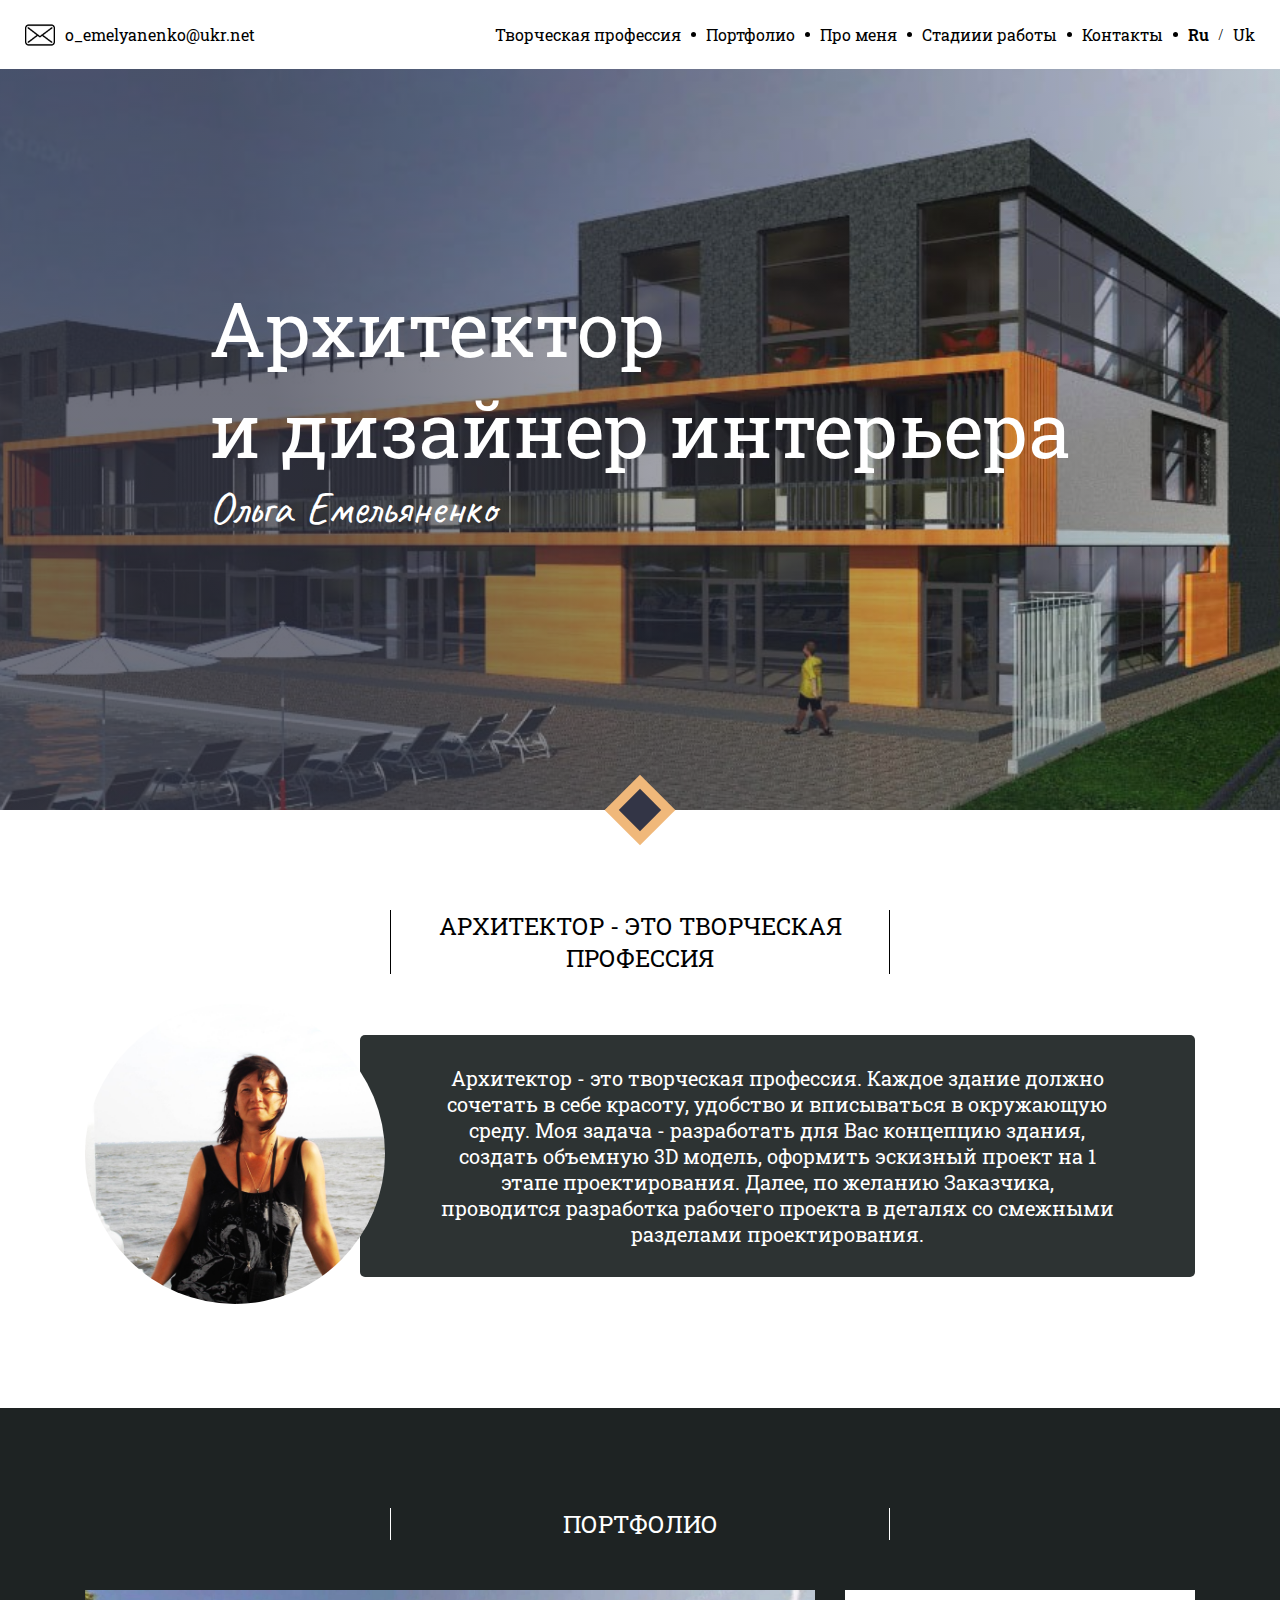
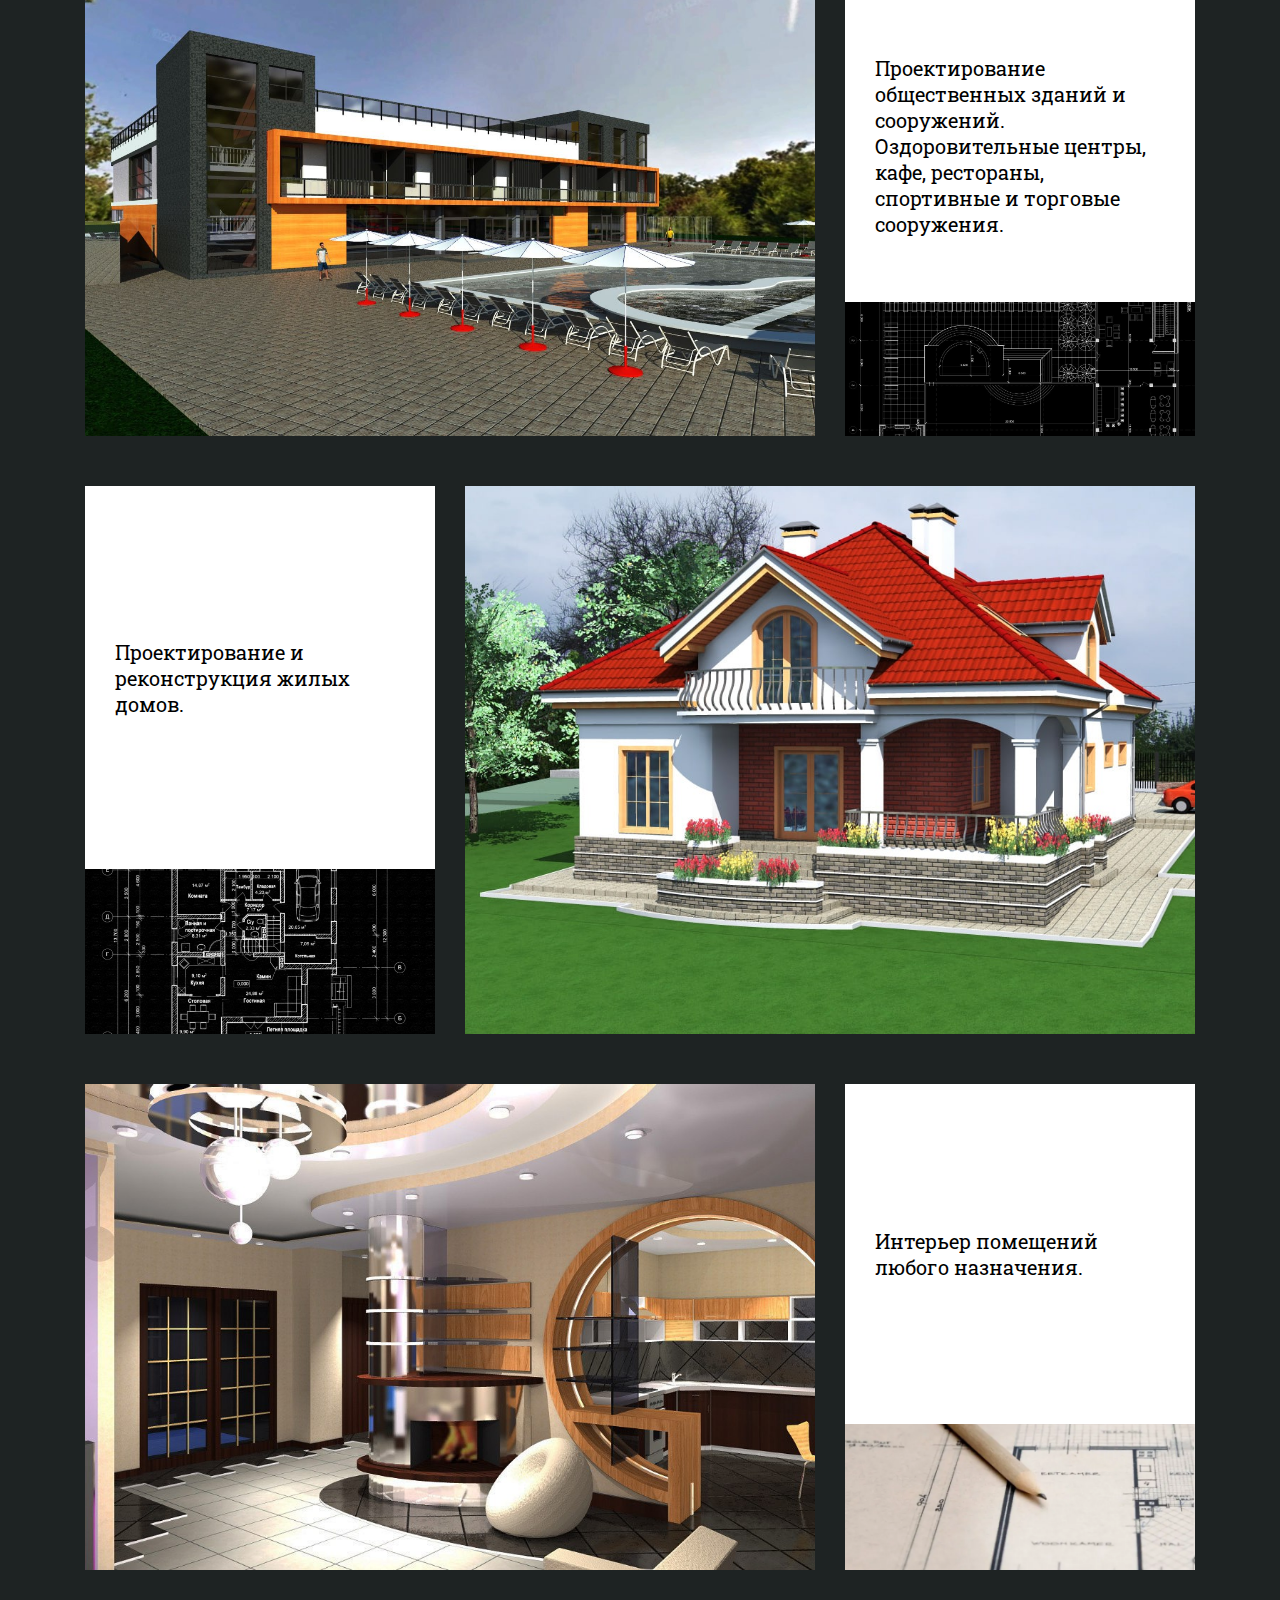
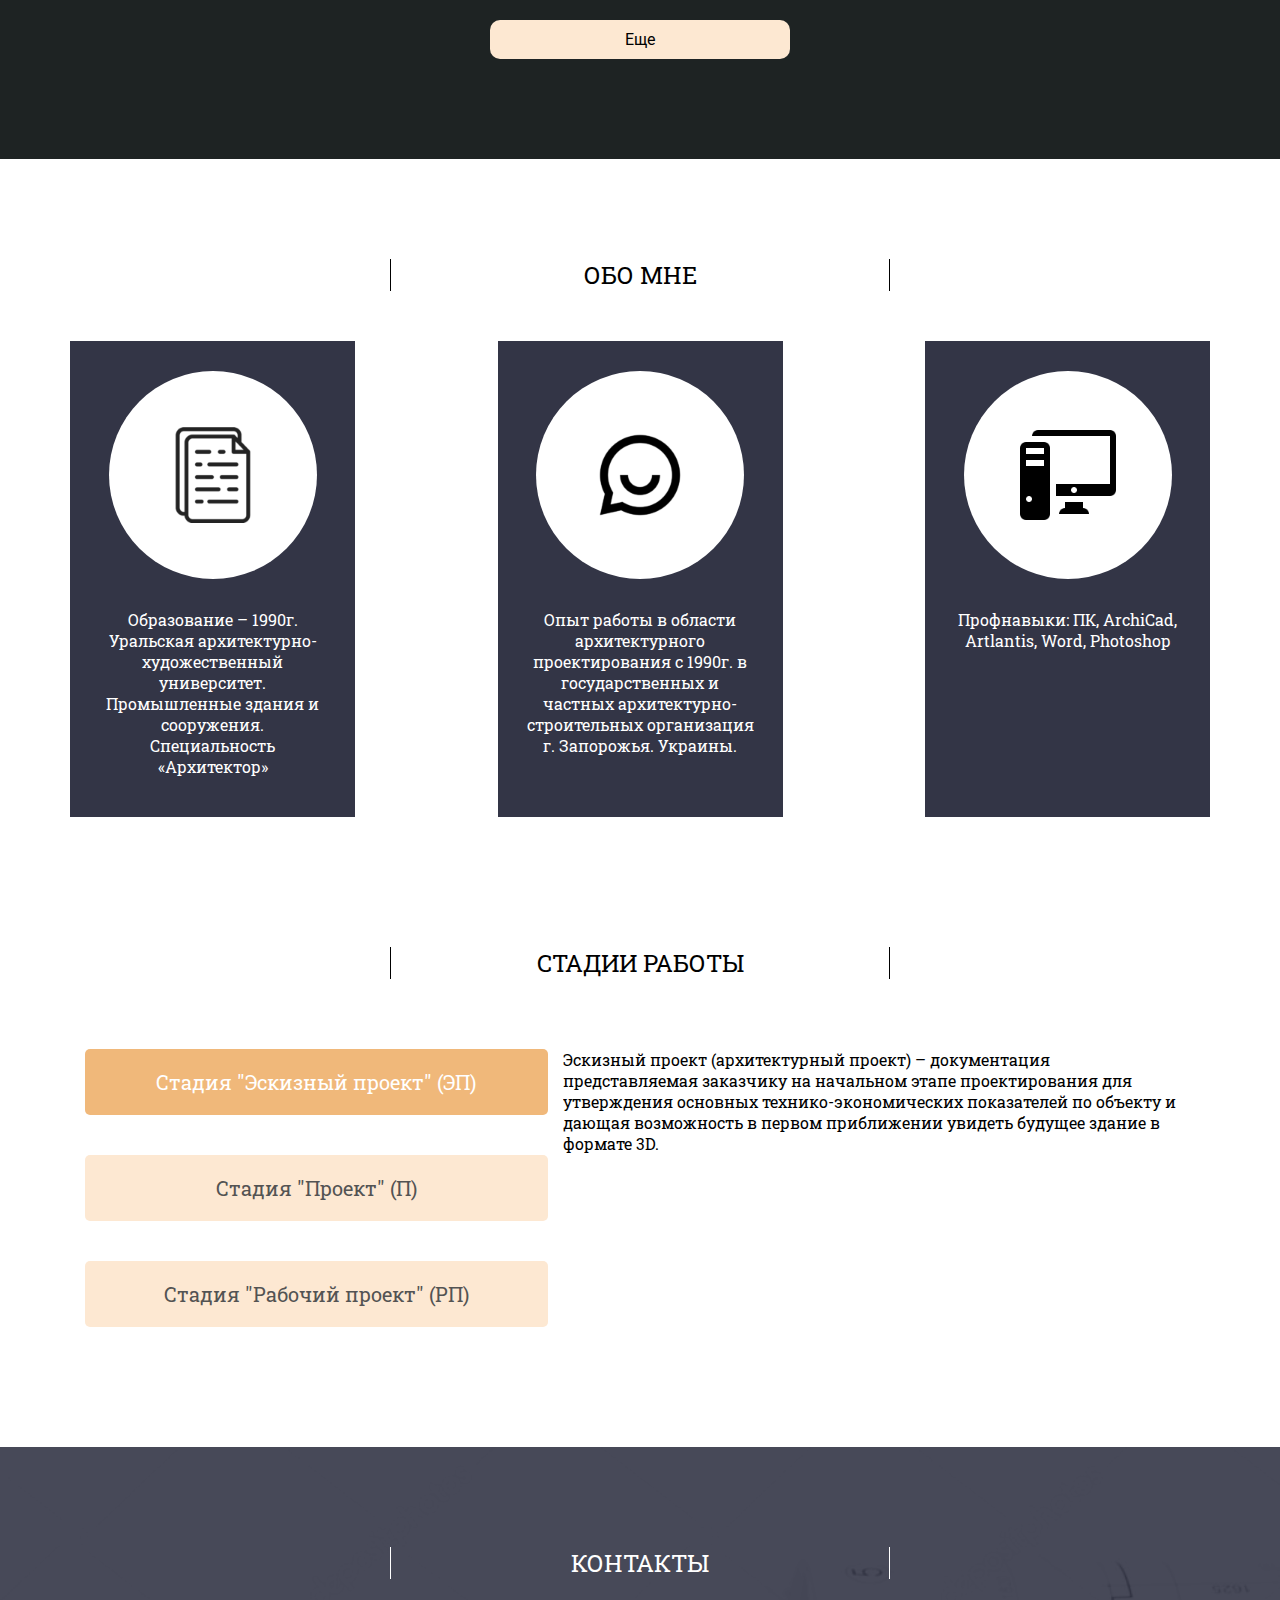
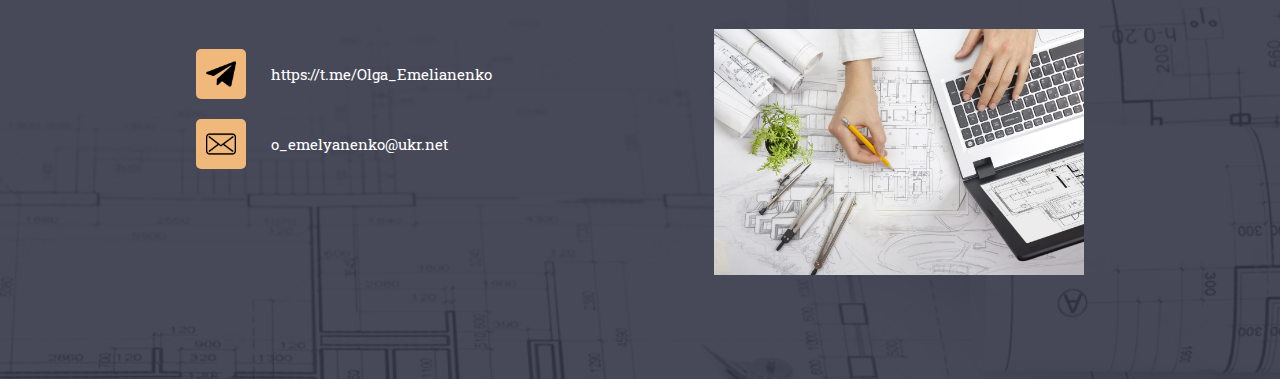
==== indexRu.html @ 4d0f9e37 "final" ====
<!DOCTYPE html>
<html lang="en">
  <head>
    <meta charset="UTF-8" />
    <meta http-equiv="X-UA-Compatible" content="IE=edge" />
    <meta
      name="viewport"
      content="width=device-width, initial-scale=1.0, maximum-scale=1.0, user-scalable=0"
    />
    <meta name="viewport" content="width=device-width, initial-scale=1.0" />
    <title>Architect</title>
    <link rel="shortcut icon" href="img/logo head.png" />
    <link rel="stylesheet" href="style/style.css" />
    <link rel="stylesheet" href="style/bootstrap-grid.min.css" />
    <link rel="preconnect" href="https://fonts.googleapis.com" />
    <link rel="preconnect" href="https://fonts.gstatic.com" crossorigin />
    <link
      href="https://fonts.googleapis.com/css2?family=Caveat&display=swap"
      rel="stylesheet"
    />
    <link rel="preconnect" href="https://fonts.googleapis.com" />
    <link rel="preconnect" href="https://fonts.gstatic.com" crossorigin />
    <link
      href="https://fonts.googleapis.com/css2?family=Roboto&display=swap"
      rel="stylesheet"
    />
    <link rel="preconnect" href="https://fonts.googleapis.com" />
    <link rel="preconnect" href="https://fonts.gstatic.com" crossorigin />
    <link
      href="https://fonts.googleapis.com/css2?family=Roboto+Slab&display=swap"
      rel="stylesheet"
    />
    <link rel="stylesheet" href="style/media.css" />
  </head>
  <body>
    <header>
      <div class="header-filter"></div>
      <div class="nav-list">
        <a href="#about-me">Творческая профессия</a>
        <span></span>
        <a href="#portfolio">Портфолио</a>
        <span></span>
        <a href="#skills">Про меня</a>
        <span></span>
        <a href="#exprience">Стадиии работы</a>
        <span></span>
        <a href="#contacts">Контакты</a>
        <span></span>
        <a href="index.html">Uk</a>/
        <a href="indexRu.html" class="lang__active">Ru</a>
      </div>
      <nav>
        <div class="burger-menu"><span></span><span></span><span></span></div>
        <div class="contacts">
          <div class="email-icon">
            <img src="img/email-icon.png" alt="" />
          </div>
          <p>o_emelyanenko@ukr.net</p>
        </div>
        <div class="big-menu">
          <a href="#about-me">Творческая профессия</a>
          <span></span>
          <a href="#portfolio">Портфолио</a>
          <span></span>
          <a href="#skills">Про меня</a>
          <span></span>
          <a href="#exprience">Стадиии работы</a>
          <span></span>
          <a href="#contacts">Контакты</a>
          <span></span>
          <a href="indexRu.html" class="lang__active">Ru</a>/
          <a href="index.html">Uk</a>
        </div>
      </nav>
      <div class="header__content col-md-10">
        <div class="header__text">
          <h1>Архитектор <br />и дизайнер интерьера</h1>
          <p>Ольга Емельяненко</p>
        </div>
      </div>
      <div class="decor">
        <div class="decor__item"></div>
      </div>
    </header>

    <section class="section1" id="about-me">
      <div class="section-header">
        <h2>Архитектор - это творческая профессия</h2>
      </div>
      <div class="container">
        <div class="section1__content">
          <div class="section1__img">
            <img src="img/портрет-1.jpg" alt="" />
          </div>
          <div class="section1__text">
            <p>
              Архитектор - это творческая профессия.
Каждое здание должно сочетать в себе красоту, удобство и вписываться в окружающую среду. Моя задача - разработать для Вас концепцию здания, создать объемную 3D модель, оформить эскизный проект на 1 этапе проектирования. Далее, по желанию Заказчика, проводится разработка рабочего проекта в деталях со смежными разделами проектирования.
            </p>
          </div>
        </div>
      </div>
    </section>
    <section class="section2" id="portfolio">
      <div class="section-header">
        <h2>портфолио</h2>
      </div>
      <div class="container">
        <div class="row">
          <div class="main-img col-sm-12 col-lg-8">
            <img src="img/header-img-2.jpg" alt="" />
          </div>
          <div class="col-sm-12 col-lg-4">
            <div class="text col-sm-12">
              <p>
                Проектирование общественных зданий и сооружений. Оздоровительные
                центры, кафе, рестораны, спортивные и торговые сооружения.
              </p>
            </div>
            <div class="drawing">
              <img src="img/чертеж1.jpg" alt="" />
            </div>
          </div>
        </div>
        <div class="row to-right">
          <div class="coment col-sm-12 col-lg-4">
            <div class="text col-sm-12">
              <p>Проектирование и реконструкция жилых домов.</p>
            </div>
            <div class="drawing">
              <img src="img/drawing-2.jpg" alt="" />
            </div>
          </div>
          <div class="main-img col-sm-12 col-lg-8">
            <img src="img/home2.jpg" alt="" />
          </div>
        </div>
        <div class="row">
          <div class="main-img col-sm-12 col-lg-8">
            <img src="img/inter.jpg" alt="" />
          </div>
          <div class="col-sm-12 col-lg-4">
            <div class="text col-sm-12">
              <p>Интерьер помещений любого назначения.</p>
            </div>
            <div class="drawing">
              <img src="img/drawing-1.png" alt="" />
            </div>
          </div>
        </div>
        <div class="text-center">
          <button class="section2__btn">Еще</button>
        </div>

        <div class="more-container">
          <div class="arrow"></div>

          <div class="row">
            <div class="more-images">
              <img src="img/тц.jpg" alt="" />
              <img src="img/дом-5.jpg" alt="" />
              <img src="img/дом-6.jpg" alt="" />
            </div>
          </div>
          <div class="row">
            <div class="more-images">
              <img src="img/отель.jpg" alt="" />
              <img src="img/атб.jpg" alt="" />
              <img src="img/церковь.jpg" alt="" />
            </div>
          </div>
        </div>
      </div>
    </section>
    <section class="section3" id="skills">
      <div class="section__head">
        <h2>обо мне</h2>
      </div>
      <div class="container">
        <div class="row justify-content-between">
          <div class="card col-lg-3">
            <div class="card-img">
              <img src="img/document.png" alt="" />
            </div>
            <div class="card-text">
              <p>
                Образование – 1990г. Уральская архитектурно-художественный
                университет. Промышленные здания и сооружения. Специальность
                «Архитектор»
              </p>
            </div>
          </div>
          <div class="card col-lg-3">
            <div class="card-img">
              <img src="img/smile.png" alt="" />
            </div>
            <div class="card-text">
              <p>
                Опыт работы в области архитектурного проектирования с 1990г. в
                государственных и частных архитектурно-строительных организация
                г. Запорожья. Украины.
              </p>
            </div>
          </div>
          <div class="card col-lg-3">
            <div class="card-img">
              <img src="img/PC.png" alt="" />
            </div>
            <div class="card-text">
              <p>Профнавыки: ПК, ArchiCad, Artlantis, Word, Photoshop</p>
            </div>
          </div>
        </div>
      </div>
    </section>
    <section class="section4" id="exprience">
      <div class="section__head">
        <h2>Стадии работы</h2>
      </div>
      <div class="container">
        <div class="section4__content justify-content-center">
          <div class="buttons-wrapper">
            <button class="section4__btn section4__btn_active">
              Стадия "Эскизный проект" (ЭП)
            </button>
            <button class="section4__btn">Стадия "Проект" (П)</button>
            <button class="section4__btn">Стадия "Рабочий проект" (РП)</button>
          </div>
          <div class="text-wrapper col-lg-7">
            <div class="section4__text section4__text_active">
              <p>
                Эскизный проект (архитектурный проект) – документация
                представляемая заказчику на начальном этапе проектирования для
                утверждения основных технико-экономических показателей по
                объекту и дающая возможность в первом приближении увидеть
                будущее здание в формате 3D.
              </p>
            </div>
            <div class="section4__text">
              <p>
                После сбора необходимой информации и выполнения предпроектных
                работ или на основании разработанного и утвержденного эскизного
                проекта, начинается проектирование объекта стади "П", которая
                представляет собой основной утверждаемый этап проектирования
                объектов реконструкции и строительства, на основании которого
                получают разрешения на строительство и подсчитывают уточнённую
                смету на проведение работ.
              </p>
            </div>
            <div class="section4__text">
              <p>
                Рабочий проект представляет собой комплект документации на
                проектирование здания, необходимий для выполнения монтажных и
                строительных работ. На этой стадии уточняются и детализируются
                решения, принятые на стадии "Эскизный Проект"), по всем разделам
                составляются рабочие чертежи, локальные сметы, готовятся
                спецификации материалов и оборудования, детально разрабатываются
                узлы и прочая документация, необходимая подрядчику для
                производства строительно-монтажных работ, а так же при проверке
                работ Техническим надзором и при необходимости другими
                заинтересованными лицами. Состав рабочей документации на новое
                строительство или реконструкцию зданий и сооружений определяется
                соответствующими государственными стандартами и уточняется
                заказчиком и проектировщиком в договоре на проектирование.
              </p>
            </div>
          </div>
        </div>
      </div>
    </section>
    <footer id="contacts">
      <div class="container">
        <div class="section__head">
          <h2>контакты</h2>
        </div>
        <div class="footer__info">
          <div>
            <div class="contact">
              <div class="footer-icon">
                <img src="img/telegram-icon.png" alt="" />
              </div>
              <a href="https://t.me/Olga_Emelianenko"
                >https://t.me/Olga_Emelianenko</a
              >
            </div>
            <div class="contact">
              <div class="footer-icon">
                <img src="img/email-icon.png" alt="" />
              </div>
              <a href="#">o_emelyanenko@ukr.net </a>
            </div>
          </div>

          <div class="footer-img col-md-4">
            <img src="img/footer-img2.png" alt="" />
          </div>
        </div>
      </div>

      <div class="footer-filter"></div>
    </footer>

    <script src="script/script.js"></script>
  </body>
</html>
---- style/style.css ----
@import url(null.css);
a, h1, h2, h3 {
  font-family: "Roboto Slab";
  font-weight: 400;
}

p {
  font-family: "Roboto Slab";
}

html {
  scroll-behavior: smooth;
}

.email-icon {
  width: 30px;
  height: 30px;
  display: inline;
  margin: 0 10px;
}

.email-icon img {
  width: 30px;
  height: 30px;
}

nav {
  display: -webkit-box;
  display: -ms-flexbox;
  display: flex;
  -webkit-box-pack: end;
      -ms-flex-pack: end;
          justify-content: flex-end;
  position: relative;
  padding: 12px 15px;
  background: #fff;
  z-index: 3;
}

nav .contacts {
  display: none;
}

@media (min-width: 920px) {
  nav .contacts {
    display: -webkit-box;
    display: -ms-flexbox;
    display: flex;
    -webkit-box-align: center;
        -ms-flex-align: center;
            align-items: center;
    font-size: 16px;
  }
  nav .contacts p {
    margin: 0 25px 0 0;
  }
}

nav .big-menu {
  display: none;
  font-size: 16px;
  text-align: center;
  overflow: hidden;
  -webkit-box-align: center;
      -ms-flex-align: center;
          align-items: center;
  -webkit-transition: all 0.5s;
  transition: all 0.5s;
}

nav .big-menu a {
  color: #000;
  -webkit-transition: all 0.3s;
  transition: all 0.3s;
  margin: 0 10px;
}

nav .big-menu a:hover {
  color: #F0B87A;
}

nav .big-menu span {
  width: 5px;
  height: 5px;
  background-color: #000;
  border-radius: 50%;
  margin: 20px auto;
}

nav .burger-menu {
  display: -webkit-box;
  display: -ms-flexbox;
  display: flex;
  -webkit-box-orient: vertical;
  -webkit-box-direction: normal;
      -ms-flex-direction: column;
          flex-direction: column;
  width: 30px;
  height: 20px;
  -webkit-box-pack: center;
      -ms-flex-pack: center;
          justify-content: center;
  position: relative;
  overflow: hidden;
  cursor: pointer;
}

nav .burger-menu span {
  height: 1px;
  width: 100%;
  background-color: #000;
  position: absolute;
  background-color: #000;
  -webkit-transition: all 0.5s;
  transition: all 0.5s;
}

nav .burger-menu span:nth-child(2) {
  top: 0px;
}

nav .burger-menu span:nth-child(3) {
  bottom: 0px;
}

@media (min-width: 750px) {
  nav .burger-menu {
    display: none;
  }
  nav .big-menu {
    display: -webkit-box;
    display: -ms-flexbox;
    display: flex;
  }
}

@media (min-width: 920px) {
  nav {
    -webkit-box-pack: justify;
        -ms-flex-pack: justify;
            justify-content: space-between;
  }
}

.nav-list {
  position: absolute;
  right: 0;
  top: 40px;
  display: -webkit-box;
  display: -ms-flexbox;
  display: flex;
  -webkit-box-orient: vertical;
  -webkit-box-direction: normal;
      -ms-flex-direction: column;
          flex-direction: column;
  font-size: 24px;
  -webkit-box-pack: center;
      -ms-flex-pack: center;
          justify-content: center;
  text-align: center;
  overflow: hidden;
  /*padding: 10px;*/
  border-radius: 5px;
  height: 500px;
  max-width: 0;
  padding: 0;
  background-color: #fff;
  -webkit-transition: all 0.5s;
  transition: all 0.5s;
}

.nav-list a {
  color: #000;
  -webkit-transition: all 0.3s;
  transition: all 0.3s;
}

.nav-list a:hover {
  color: #F0B87A;
}

.nav-list span {
  width: 5px;
  height: 5px;
  background-color: #000;
  border-radius: 50%;
  margin: 20px auto;
}

.nav-list_active {
  max-width: none;
  padding: 10px;
  z-index: 50;
}

.lang__active {
  font-weight: 600;
}

header {
  background-image: url(../img/header-img-4.jpg);
  background-size: cover;
  background-position: top center;
  position: relative;
  z-index: 1;
  display: -webkit-box;
  display: -ms-flexbox;
  display: flex;
  -webkit-box-orient: vertical;
  -webkit-box-direction: normal;
      -ms-flex-direction: column;
          flex-direction: column;
  background-attachment: fixed;
  height: 90vh;
  min-height: 500px;
}

header .header-filter {
  position: absolute;
  top: 0;
  left: 0;
  width: 100%;
  height: 100%;
  opacity: 0.78;
  z-index: 2;
  background: linear-gradient(78.03deg, rgba(51, 53, 70, 0.9) 25%, rgba(51, 53, 70, 0) 100%);
}

header .header__content {
  z-index: 3;
  -webkit-box-align: center;
      -ms-flex-align: center;
          align-items: center;
  -webkit-box-pack: center;
      -ms-flex-pack: center;
          justify-content: center;
  margin: 100px auto;
}

header .header__content .header__img {
  z-index: 50;
  text-align: center;
  margin-bottom: 50px;
  -webkit-box-ordinal-group: 3;
      -ms-flex-order: 2;
          order: 2;
}

header .header__content .header__img img {
  width: 323px;
  height: 323px;
  border-radius: 50%;
  -o-object-fit: cover;
     object-fit: cover;
}

header .header__content .header__text {
  text-align: center;
  -webkit-box-ordinal-group: 2;
      -ms-flex-order: 1;
          order: 1;
}

header .header__content .header__text h1 {
  font-size: 48px;
  font-weight: 400;
  color: #fff;
}

header .header__content .header__text p {
  color: #fff;
  font-family: "Caveat";
  font-size: 36px;
}

@media (min-width: 960px) {
  header .header__content {
    display: -webkit-box;
    display: -ms-flexbox;
    display: flex;
    -webkit-box-align: center;
        -ms-flex-align: center;
            align-items: center;
    margin-top: 0;
  }
  header .header__content .header__text {
    text-align: left;
  }
  header .header__content .header__text h1 {
    font-size: 76px;
  }
  header .header__content .header__text p {
    font-size: 46px;
  }
  header .header__content .header__img {
    margin-bottom: 0;
  }
  header .header__content .header__img img {
    width: 455px;
    height: 455px;
  }
}

@media (min-width: 1140px) {
  header .header__content .header__text h1 {
    font-size: 76px;
  }
}

.decor {
  width: 50px;
  height: 50px;
  background-color: #F0B87A;
  display: -webkit-box;
  display: -ms-flexbox;
  display: flex;
  -webkit-box-pack: center;
      -ms-flex-pack: center;
          justify-content: center;
  -webkit-box-align: center;
      -ms-flex-align: center;
          align-items: center;
  z-index: 5;
  -webkit-transform: rotate(45deg);
          transform: rotate(45deg);
  margin: 0 auto;
  position: absolute;
  bottom: -25px;
  -ms-flex-item-align: center;
      align-self: center;
}

.decor .decor__item {
  width: 30px;
  height: 30px;
  background-color: #333546;
}

.section1 {
  padding: 100px 0;
}

.section1 .section-header {
  text-align: center;
  text-transform: uppercase;
  max-width: 500px;
  margin: 0 auto;
  border-right: 1px solid #000;
  border-left: 1px solid #000;
  color: #000;
  font-weight: 400;
  margin-bottom: 30px;
}

.section1 .section-header h2 {
  font-size: 24px;
}

.section1 .section1__img {
  text-align: center;
  margin-bottom: 30px;
  z-index: 3;
}

.section1 .section1__img img {
  max-width: 100%;
  border-radius: 50%;
  -o-object-fit: cover;
     object-fit: cover;
  -o-object-position: top;
     object-position: top;
}

.section1 .section1__text {
  background-color: #2d3333;
  display: -webkit-box;
  display: -ms-flexbox;
  display: flex;
  -webkit-box-pack: center;
      -ms-flex-pack: center;
          justify-content: center;
  -webkit-box-align: center;
      -ms-flex-align: center;
          align-items: center;
  text-align: center;
  padding: 30px 0;
  border-radius: 5px;
}

.section1 .section1__text p {
  font-size: 20px;
  font-family: "Roboto Slab";
  color: #fff;
  width: 81.02894%;
}

@media (min-width: 960px) {
  .section1 .section1__content {
    display: -webkit-box;
    display: -ms-flexbox;
    display: flex;
    -webkit-box-align: center;
        -ms-flex-align: center;
            align-items: center;
  }
  .section1 .section1__img {
    margin-bottom: 0;
    margin-right: -25px;
  }
  .section1 .section1__img img {
    max-width: 300px;
    height: 300px;
  }
}

.section2 {
  padding: 100px 0;
  background-color: #1e2323;
}

.section2 .section-header {
  text-align: center;
  text-transform: uppercase;
  max-width: 500px;
  margin: 0 auto;
  border-right: 1px solid #fff;
  border-left: 1px solid #fff;
  color: #fff;
  font-weight: 400;
  margin-bottom: 50px;
}

.section2 .main-img img {
  width: 100%;
  height: 100%;
  -o-object-fit: cover;
     object-fit: cover;
  margin-bottom: -4px;
}

.section2 .text {
  width: 100%;
  padding: 30px 30px;
  background-color: #fff;
  display: -webkit-box;
  display: -ms-flexbox;
  display: flex;
  -webkit-box-orient: vertical;
  -webkit-box-direction: normal;
      -ms-flex-direction: column;
          flex-direction: column;
  -webkit-box-pack: center;
      -ms-flex-pack: center;
          justify-content: center;
  text-align: left;
  font-size: 20px;
}

.section2 .drawing img {
  -o-object-fit: cover;
     object-fit: cover;
  width: 100%;
}

@media (max-width: 960px) {
  .section2 .to-right .main-img {
    -webkit-box-ordinal-group: 2;
        -ms-flex-order: 1;
            order: 1;
  }
  .section2 .to-right .coment {
    -webkit-box-ordinal-group: 3;
        -ms-flex-order: 2;
            order: 2;
  }
}

@media (min-width: 960px) {
  .section2 .text {
    height: 70%;
  }
  .section2 .drawing {
    height: 30%;
  }
  .section2 .drawing img {
    height: 100%;
    -o-object-fit: cover;
       object-fit: cover;
  }
}

.section2 .row {
  margin-bottom: 50px;
}

.section2 .text-center {
  text-align: center;
}

.section2 .arrow {
  width: 30px;
  height: 30px;
  border-right: 3px solid #fff;
  border-bottom: 3px solid #fff;
  margin: 30px auto 50px;
  -webkit-transform: rotate(45deg);
          transform: rotate(45deg);
}

.section2 .section2__btn {
  width: 75%;
  padding: 10px 0;
  border-radius: 10px;
  font-family: "Roboto", sans-serif;
  font-weight: 400;
  font-size: 16px;
  background-color: #FDE8D2;
  -webkit-transition: all 0.3s;
  transition: all 0.3s;
  width: 300px;
}

.section2 .section2__btn:hover {
  background-color: #F0B87A;
  color: #fff;
}

.section2 .more-container {
  max-height: 0;
  overflow: hidden;
  -webkit-transition: all 0.7s;
  transition: all 0.7s;
}

.section2 .more-container .row {
  -webkit-box-orient: vertical;
  -webkit-box-direction: normal;
      -ms-flex-direction: column;
          flex-direction: column;
}

.section2 .more-container .more-images img {
  width: 100%;
  -o-object-fit: cover;
     object-fit: cover;
}

@media (min-width: 960px) {
  .section2 .more-container .row {
    -webkit-box-orient: horizontal;
    -webkit-box-direction: normal;
        -ms-flex-direction: row;
            flex-direction: row;
  }
  .section2 .more-container .more-images {
    display: -webkit-box;
    display: -ms-flexbox;
    display: flex;
    width: 100%;
    -webkit-box-pack: justify;
        -ms-flex-pack: justify;
            justify-content: space-between;
  }
  .section2 .more-container .more-images img {
    width: 32%;
  }
}

.section2 .more-container_active {
  max-height: 3000px;
}

.drawing img {
  -o-object-fit: cover;
     object-fit: cover;
  max-height: 200px;
}

.section3 {
  padding: 100px 0;
}

.section3 .section__head {
  text-align: center;
  text-transform: uppercase;
  max-width: 500px;
  margin: 0 auto;
  border-right: 1px solid #000;
  border-left: 1px solid #000;
  color: #000;
  font-weight: 400;
  margin-bottom: 50px;
}

.section3 .card {
  background-color: #333546;
  padding: 30px 0;
  margin: 0 0 30px;
  display: -webkit-box;
  display: -ms-flexbox;
  display: flex;
  -webkit-box-orient: vertical;
  -webkit-box-direction: normal;
      -ms-flex-direction: column;
          flex-direction: column;
  -webkit-box-align: center;
      -ms-flex-align: center;
          align-items: center;
  border-radius: 0px;
  -webkit-transition: all 0.5s;
  transition: all 0.5s;
}

.section3 .card:hover {
  background-color: #0f1123;
}

.section3 .card .card-img {
  width: 208px;
  height: 208px;
  border-radius: 50%;
  background-color: #fff;
  margin: 0 auto 20px;
  display: -webkit-box;
  display: -ms-flexbox;
  display: flex;
  -webkit-box-pack: center;
      -ms-flex-pack: center;
          justify-content: center;
  -webkit-box-align: center;
      -ms-flex-align: center;
          align-items: center;
}

.section3 .card .card-img img {
  width: 96px;
  height: 96px;
}

.section3 .card .card-text {
  color: #fff;
  width: 80%;
  margin: 10px auto;
  text-align: center;
}

.section4 {
  padding: 0 0 100px;
}

.section4 .section__head {
  text-align: center;
  text-transform: uppercase;
  max-width: 500px;
  margin: 0 auto;
  border-right: 1px solid #000;
  border-left: 1px solid #000;
  color: #000;
  font-weight: 400;
  margin-bottom: 50px;
}

.section4 .section4__content {
  display: -webkit-box;
  display: -ms-flexbox;
  display: flex;
  -webkit-box-orient: vertical;
  -webkit-box-direction: normal;
      -ms-flex-direction: column;
          flex-direction: column;
}

.section4 .section4__content button {
  padding: 20px 10px;
  font-family: "Roboto Slab";
  font-weight: 400;
  font-size: 20px;
  border-radius: 5px;
  background-color: #FDE8D2;
  margin: 20px 0;
  color: #535353;
  -webkit-transition: all 0.3s;
  transition: all 0.3s;
  width: 100%;
}

.section4 .section4__content button:active, .section4 .section4__content button:hover {
  color: #fff;
  background-color: #F0B87A;
}

.section4 .section4__content .section4__btn_active {
  background-color: #F0B87A;
  color: #fff;
}

.section4 .section4__content .section4__text {
  margin: 0;
  overflow: hidden;
  max-height: 0;
  -webkit-transition: all 0.5s;
  transition: all 0.5s;
  width: 100%;
}

.section4 .section4__content .section4__text_active {
  max-height: none;
  margin: 20px 0;
}

@media (min-width: 960px) {
  .section4 .section4__content {
    -webkit-box-orient: horizontal;
    -webkit-box-direction: normal;
        -ms-flex-direction: row;
            flex-direction: row;
  }
  .section4 .section4__content button {
    font-size: 20px;
  }
}

footer {
  padding: 100px 0;
  background-image: url(../img/footer-img.png);
  background-size: cover;
  position: relative;
  z-index: 1;
  display: -webkit-box;
  display: -ms-flexbox;
  display: flex;
  -webkit-box-orient: vertical;
  -webkit-box-direction: normal;
      -ms-flex-direction: column;
          flex-direction: column;
}

footer .footer-filter {
  position: absolute;
  top: 0;
  left: 0;
  width: 100%;
  height: 100%;
  background-color: #333546;
  opacity: 0.9;
  z-index: 2;
}

footer .container {
  z-index: 50;
}

footer .container .section__head {
  text-align: center;
  text-transform: uppercase;
  max-width: 500px;
  margin: 0 auto;
  border-right: 1px solid #fff;
  border-left: 1px solid #fff;
  color: #fff;
  font-weight: 400;
  margin-bottom: 50px;
}

footer .container .contact {
  display: -webkit-box;
  display: -ms-flexbox;
  display: flex;
  -webkit-box-align: center;
      -ms-flex-align: center;
          align-items: center;
  margin: 20px 0;
}

footer .container .contact .footer-icon {
  width: 50px;
  height: 50px;
  border-radius: 5px;
  background-color: #F0B87A;
  margin-right: 25px;
  display: -webkit-box;
  display: -ms-flexbox;
  display: flex;
  -webkit-box-align: center;
      -ms-flex-align: center;
          align-items: center;
  -webkit-box-pack: center;
      -ms-flex-pack: center;
          justify-content: center;
}

footer .container .contact .footer-icon img {
  width: 30px;
  height: 30px;
}

footer .container .contact a {
  color: #fff;
  font-family: "Roboto Slab";
  font-size: 15px;
}

footer .container .footer-img img {
  width: 100%;
  -o-object-fit: cover;
     object-fit: cover;
}

@media (min-width: 760px) {
  footer a {
    font-size: 20px;
  }
  footer .footer__info {
    display: -webkit-box;
    display: -ms-flexbox;
    display: flex;
    -ms-flex-pack: distribute;
        justify-content: space-around;
  }
  footer .footer-img {
    padding: 0;
  }
}
/*# sourceMappingURL=style.css.map */
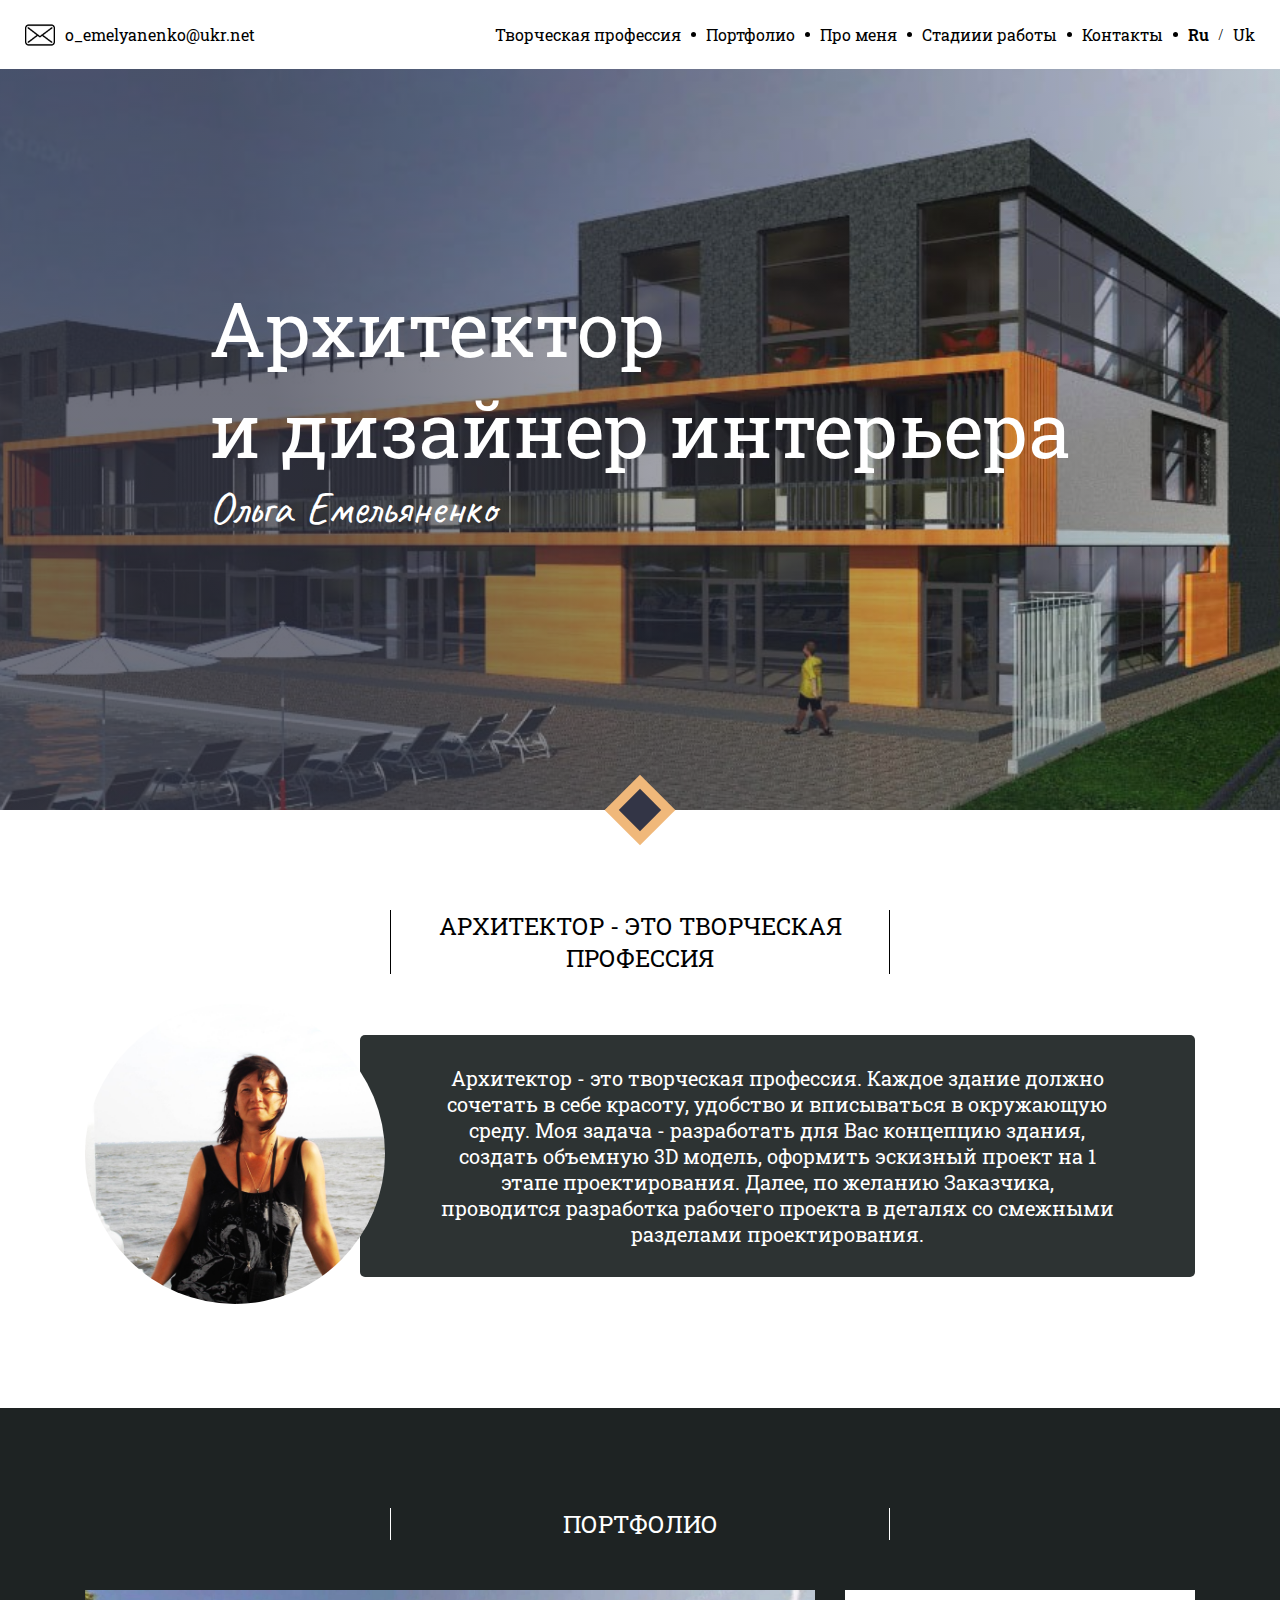
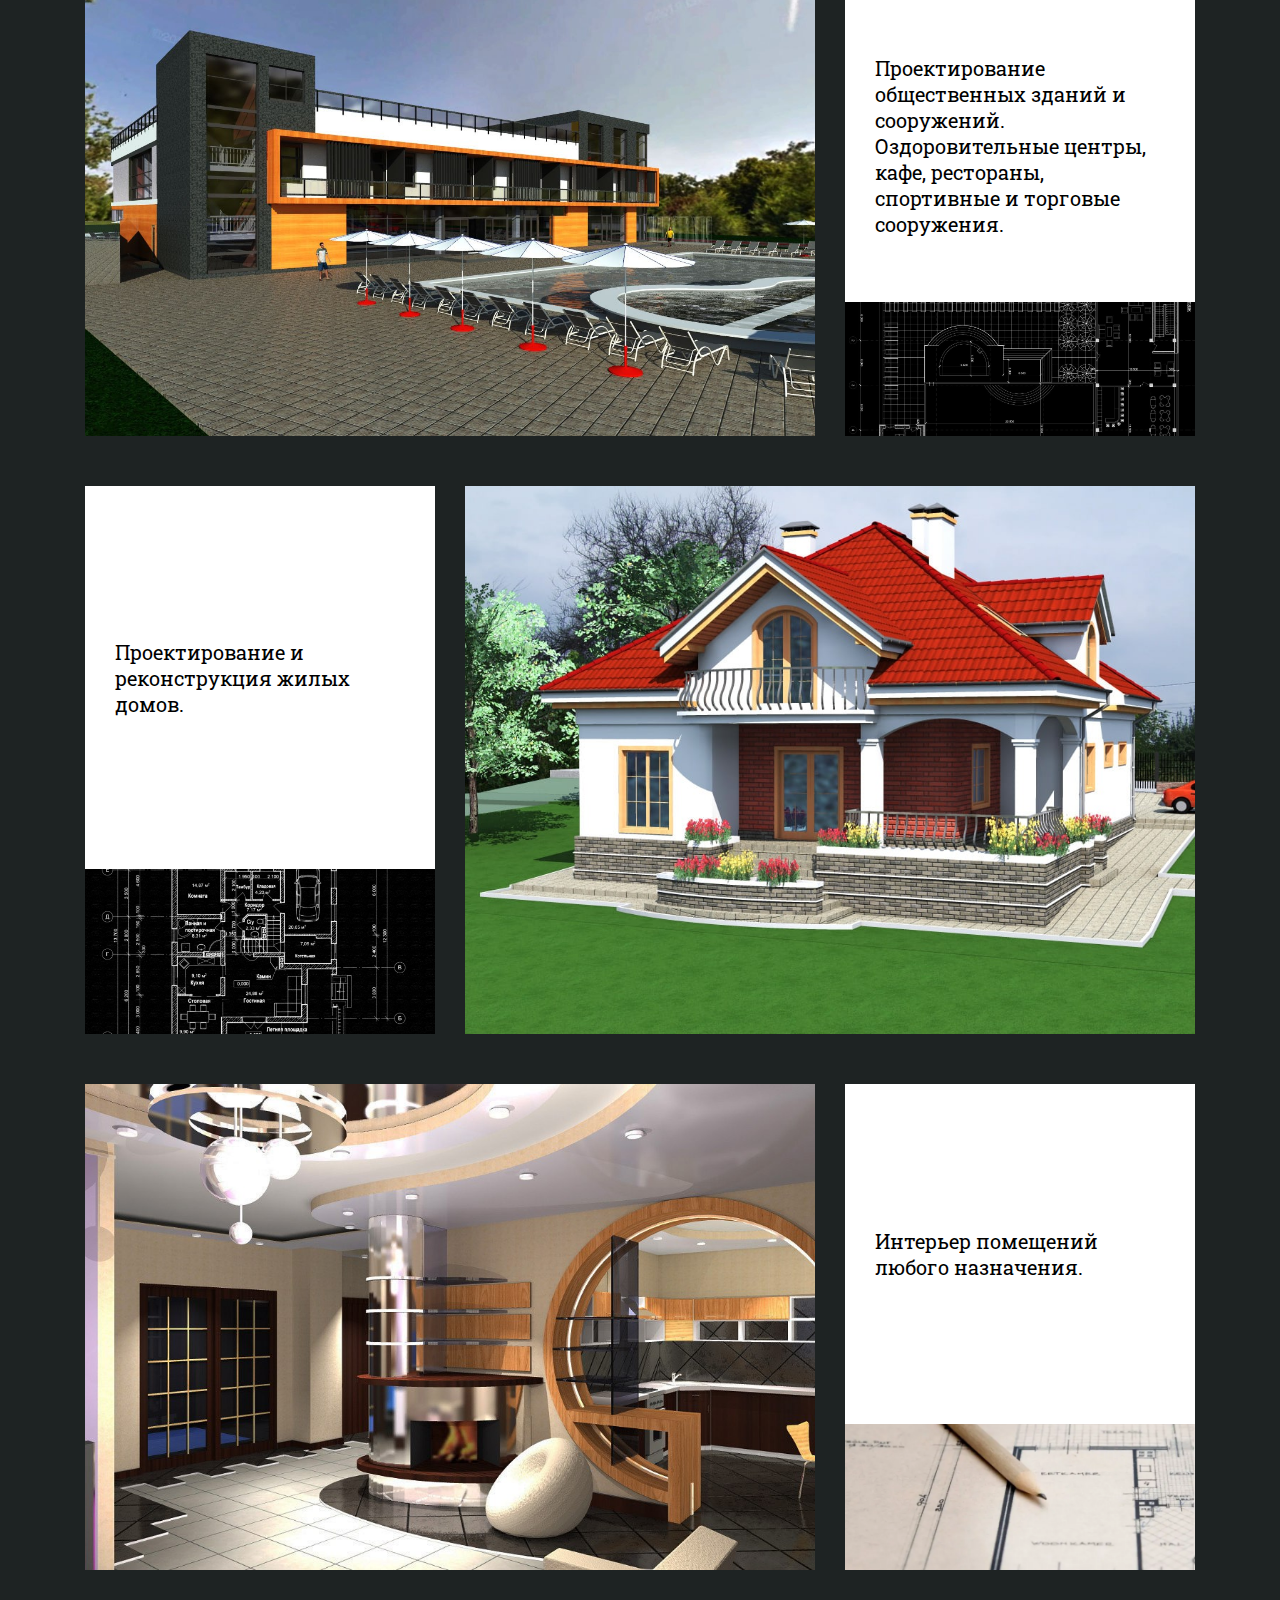
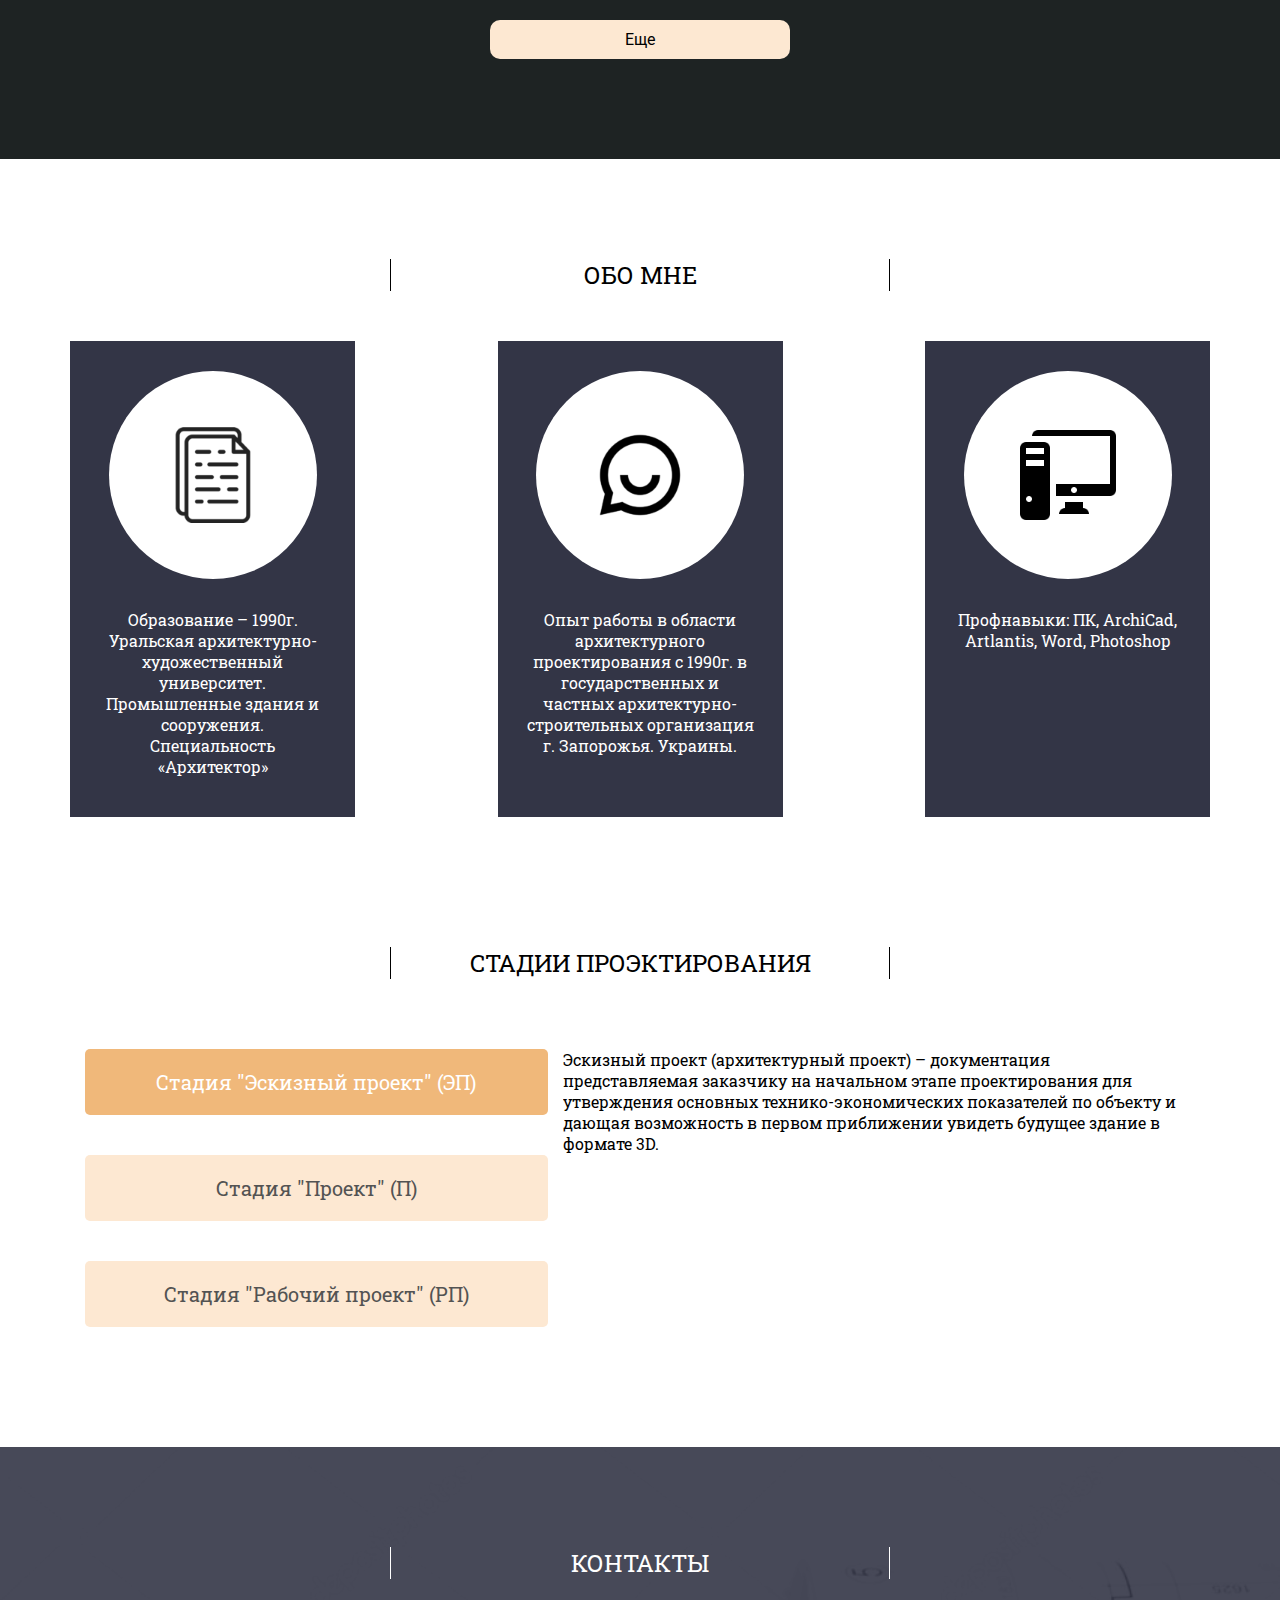
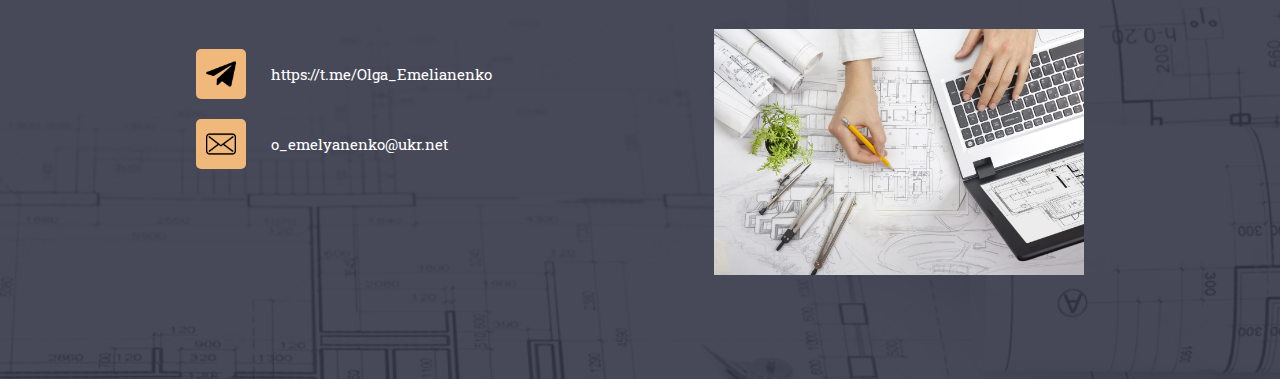
==== commit e12f07ed: "change h2" ====
--- a/indexRu.html
+++ b/indexRu.html
@@ -215,7 +215,7 @@
     </section>
     <section class="section4" id="exprience">
       <div class="section__head">
-        <h2>Стадии работы</h2>
+        <h2>Стадии проэктирования</h2>
       </div>
       <div class="container">
         <div class="section4__content justify-content-center">
